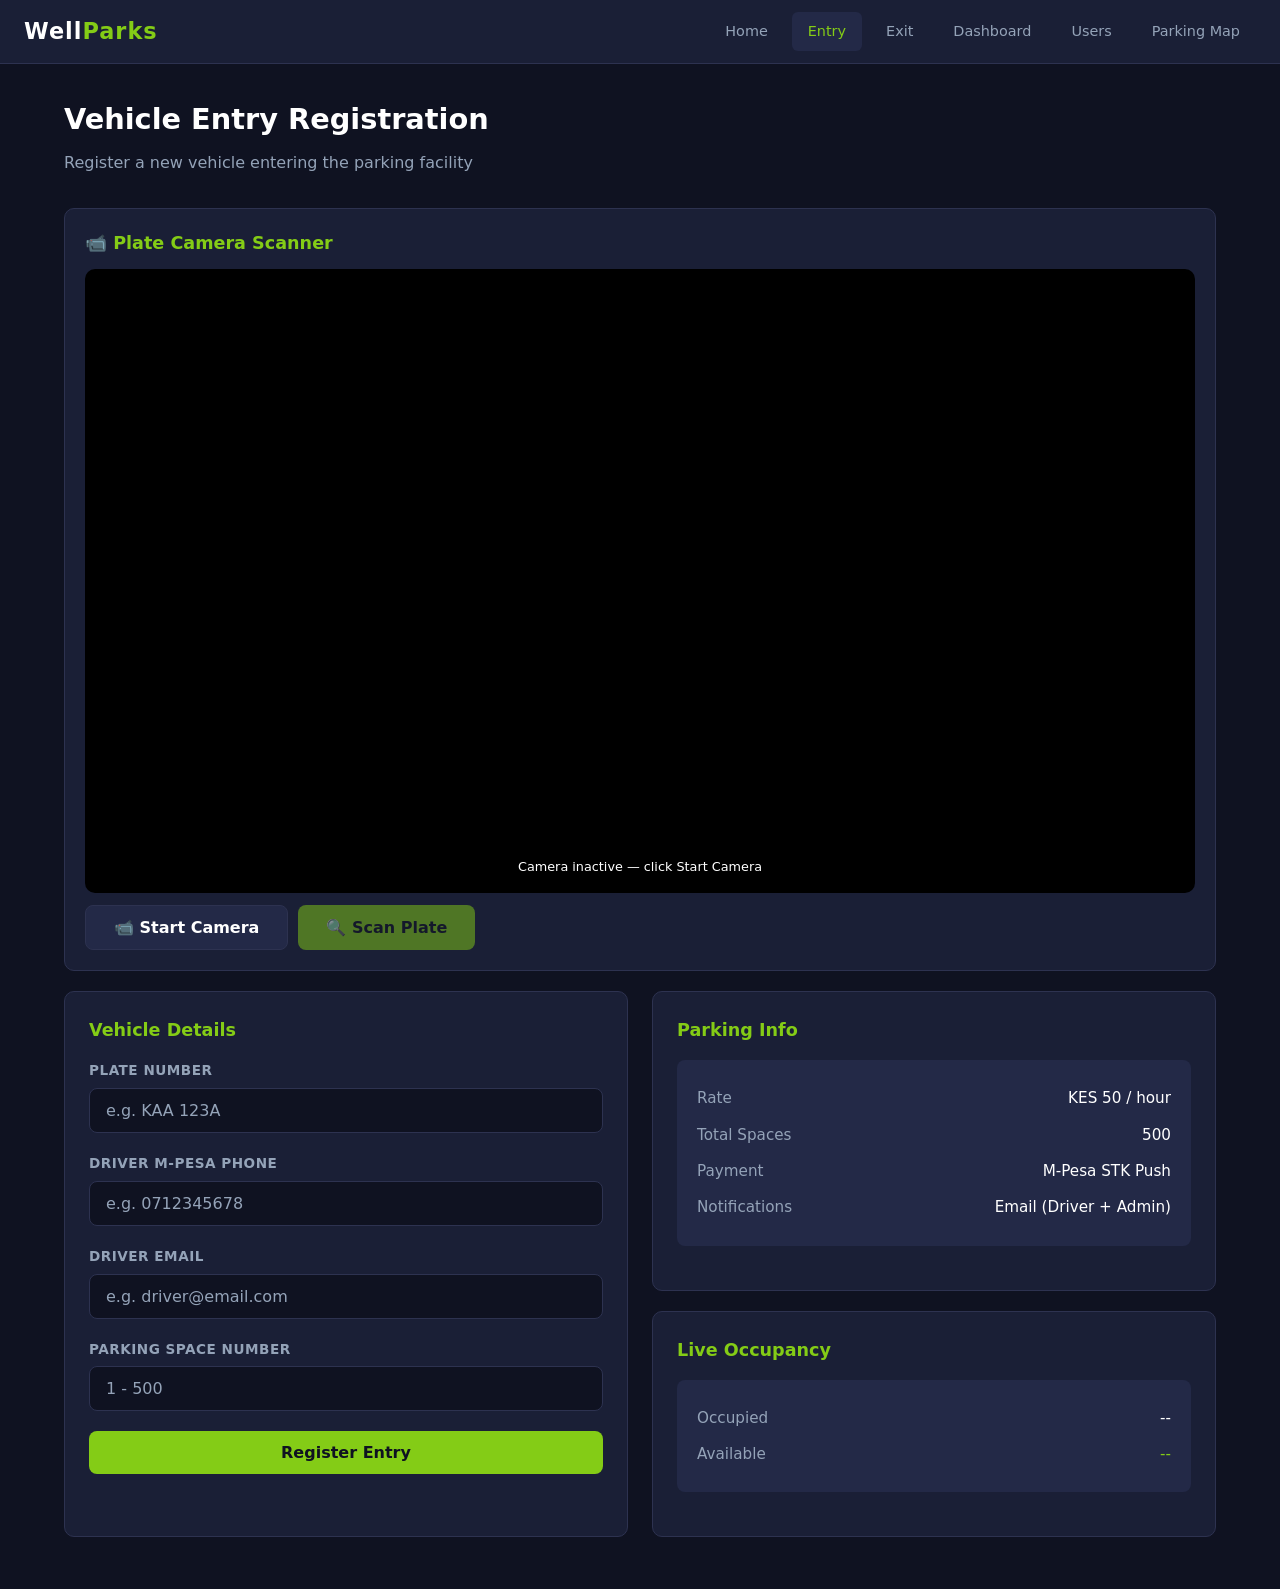
==== static/entry.html @ 9748982d "first commit" ====
<!DOCTYPE html>
<html lang="en">
<head>
    <meta charset="UTF-8">
    <meta name="viewport" content="width=device-width, initial-scale=1.0">
    <title>WellParks - Vehicle Entry</title>
    <link rel="stylesheet" href="/static/style.css">
    <style>
        .camera-panel {
            background: var(--surface);
            border: 1px solid var(--border);
            border-radius: var(--radius);
            padding: 20px;
            margin-bottom: 20px;
        }
        .camera-feed-wrap {
            position: relative;
            background: #000;
            border-radius: 10px;
            overflow: hidden;
            aspect-ratio: 16/9;
            margin-bottom: 12px;
        }
        .camera-feed-wrap video,
        .camera-feed-wrap canvas {
            width: 100%;
            height: 100%;
            object-fit: cover;
            display: block;
        }
        .camera-feed-wrap canvas {
            position: absolute;
            top: 0; left: 0;
        }
        .camera-overlay-text {
            position: absolute;
            bottom: 12px;
            left: 50%;
            transform: translateX(-50%);
            background: rgba(0,0,0,.7);
            color: #fff;
            padding: 4px 14px;
            border-radius: 20px;
            font-size: .8rem;
            white-space: nowrap;
        }
        .plate-detected-badge {
            display: none;
            background: rgba(132,204,22,.15);
            border: 1px solid var(--accent);
            border-radius: 8px;
            padding: 10px 16px;
            font-size: 1.1rem;
            font-weight: 700;
            color: var(--accent);
            text-align: center;
            letter-spacing: 4px;
            margin-bottom: 12px;
        }
        .camera-controls {
            display: flex;
            gap: 10px;
            flex-wrap: wrap;
        }
        .scan-line {
            position: absolute;
            width: 100%;
            height: 3px;
            background: rgba(132,204,22,0.8);
            box-shadow: 0 0 10px #84cc16;
            top: 0;
            left: 0;
            pointer-events: none;
        }
        .no-cam-notice {
            background: var(--surface2);
            border-radius: 8px;
            padding: 20px;
            text-align: center;
            color: var(--text-dim);
        }
        .no-cam-notice .icon { font-size: 2.5rem; margin-bottom: 8px; }
    </style>
</head>
<body>
    <div class="navbar">
        <div class="logo"><span>Well</span>Parks</div>
        <nav>
            <a href="/">Home</a>
            <a href="/entry" class="active">Entry</a>
            <a href="/exit">Exit</a>
            <a href="/admin">Dashboard</a>
            <a href="/users">Users</a>
            <a href="/map">Parking Map</a>
        </nav>
    </div>
    <div class="container">
        <h1 class="page-title">Vehicle Entry Registration</h1>
        <p class="page-subtitle">Register a new vehicle entering the parking facility</p>

        <div id="alertSuccess" class="alert alert-success"></div>
        <div id="alertError" class="alert alert-error"></div>

        <!-- Camera Scanner -->
        <div class="camera-panel">
            <div class="card-title" style="margin-bottom:12px;">&#128249; Plate Camera Scanner</div>
            <div class="camera-feed-wrap" id="cameraWrap">
                <video id="entryVideo" autoplay muted playsinline></video>
                <canvas id="entryCanvas"></canvas>
                <div class="camera-overlay-text" id="camOverlay">Camera inactive — click Start Camera</div>
            </div>
            <div class="plate-detected-badge" id="detectedBadge">&#128663;&nbsp;<span id="detectedPlateText"></span></div>
            <div class="camera-controls">
                <button class="btn btn-secondary" id="startCamBtn" onclick="startEntryCamera()">&#128249; Start Camera</button>
                <button class="btn btn-primary" id="scanBtn" onclick="scanEntryPlate()" disabled>&#128269; Scan Plate</button>
                <button class="btn btn-secondary" id="stopCamBtn" onclick="stopEntryCamera()" style="display:none;">&#9209;&#65039; Stop</button>
            </div>
        </div>

        <div class="two-col">
            <div class="card">
                <div class="card-title">Vehicle Details</div>
                <form id="entryForm">
                    <div class="form-group">
                        <label>Plate Number</label>
                        <input type="text" id="plateNumber" placeholder="e.g. KAA 123A" required autocomplete="off">
                    </div>
                    <div class="form-group">
                        <label>Driver M-Pesa Phone</label>
                        <input type="tel" id="driverPhone" placeholder="e.g. 0712345678" required>
                    </div>
                    <div class="form-group">
                        <label>Driver Email</label>
                        <input type="email" id="driverEmail" placeholder="e.g. driver@email.com" required>
                    </div>
                    <div class="form-group">
                        <label>Parking Space Number</label>
                        <input type="number" id="spaceNumber" min="1" max="500" placeholder="1 - 500" required>
                    </div>
                    <button type="submit" class="btn btn-primary btn-block" id="submitBtn">Register Entry</button>
                </form>
            </div>
            <div>
                <div class="card">
                    <div class="card-title">Parking Info</div>
                    <div class="exit-summary">
                        <div class="row"><span class="label">Rate</span><span>KES 50 / hour</span></div>
                        <div class="row"><span class="label">Total Spaces</span><span>500</span></div>
                        <div class="row"><span class="label">Payment</span><span>M-Pesa STK Push</span></div>
                        <div class="row"><span class="label">Notifications</span><span>Email (Driver + Admin)</span></div>
                    </div>
                </div>
                <div class="card" id="liveStats">
                    <div class="card-title">Live Occupancy</div>
                    <div class="exit-summary">
                        <div class="row">
                            <span class="label">Occupied</span>
                            <span id="occupiedCount">--</span>
                        </div>
                        <div class="row">
                            <span class="label">Available</span>
                            <span id="availableCount" style="color:var(--accent)">--</span>
                        </div>
                    </div>
                </div>
            </div>
        </div>
    </div>

    <script>
    var entryStream = null;
    var scanLineEl = null;
    var scanAnimId = null;
    var scanLineY = 0;

    function showAlert(id, msg) {
        var el = document.getElementById(id);
        el.textContent = msg;
        el.classList.add('show');
        setTimeout(function() { el.classList.remove('show'); }, 7000);
    }

    async function loadStats() {
        try {
            var resp = await fetch('/v1/occupancy');
            if (!resp.ok) return;
            var data = await resp.json();
            var occ = document.getElementById('occupiedCount');
            var avail = document.getElementById('availableCount');
            if (occ) occ.textContent = data.occupied;
            if (avail) avail.textContent = data.available;
        } catch(e) {}
    }

    async function startEntryCamera() {
        try {
            var stream = await navigator.mediaDevices.getUserMedia({ video: { facingMode: 'environment' }, audio: false });
            entryStream = stream;
            var vid = document.getElementById('entryVideo');
            vid.srcObject = stream;
            await vid.play();
            document.getElementById('camOverlay').textContent = 'Camera active — point at license plate';
            document.getElementById('scanBtn').disabled = false;
            document.getElementById('startCamBtn').style.display = 'none';
            document.getElementById('stopCamBtn').style.display = '';
        } catch(e) {
            document.getElementById('camOverlay').textContent = 'Camera access denied — enter plate manually';
        }
    }

    function stopEntryCamera() {
        if (entryStream) { entryStream.getTracks().forEach(function(t) { t.stop(); }); entryStream = null; }
        var vid = document.getElementById('entryVideo');
        vid.srcObject = null;
        var canvas = document.getElementById('entryCanvas');
        var ctx = canvas.getContext('2d');
        ctx.clearRect(0, 0, canvas.width, canvas.height);
        document.getElementById('camOverlay').textContent = 'Camera inactive — click Start Camera';
        document.getElementById('scanBtn').disabled = true;
        document.getElementById('startCamBtn').style.display = '';
        document.getElementById('stopCamBtn').style.display = 'none';
        if (scanAnimId) { cancelAnimationFrame(scanAnimId); scanAnimId = null; }
    }

    async function scanEntryPlate() {
        var vid = document.getElementById('entryVideo');
        var canvas = document.getElementById('entryCanvas');
        var ctx = canvas.getContext('2d');
        canvas.width = vid.videoWidth || 640;
        canvas.height = vid.videoHeight || 360;

        ctx.drawImage(vid, 0, 0, canvas.width, canvas.height);
        document.getElementById('scanBtn').disabled = true;
        document.getElementById('camOverlay').textContent = '&#128269; Scanning plate...';

        var startTime = Date.now();
        var lineY = 0;
        function animateScan() {
            ctx.drawImage(vid, 0, 0, canvas.width, canvas.height);
            ctx.fillStyle = 'rgba(132,204,22,0.08)';
            ctx.fillRect(0, 0, canvas.width, canvas.height);
            ctx.fillStyle = 'rgba(132,204,22,0.7)';
            ctx.fillRect(0, lineY, canvas.width, 3);
            ctx.shadowColor = '#84cc16';
            ctx.shadowBlur = 12;
            ctx.fillRect(0, lineY, canvas.width, 3);
            ctx.shadowBlur = 0;
            lineY = (lineY + 5) % canvas.height;
            if (Date.now() - startTime < 2500) {
                scanAnimId = requestAnimationFrame(animateScan);
            } else {
                finishScan(ctx, canvas);
            }
        }
        scanAnimId = requestAnimationFrame(animateScan);
    }

    function finishScan(ctx, canvas) {
        var plates = ['KAA 123A', 'KBB 456B', 'KCA 789C', 'KCB 321D', 'KDA 555E', 'KDB 099F', 'KDE 202G'];
        var detected = plates[Math.floor(Math.random() * plates.length)];

        var bx = canvas.width * 0.18, by = canvas.height * 0.32;
        var bw = canvas.width * 0.64, bh = canvas.height * 0.36;

        ctx.drawImage(document.getElementById('entryVideo'), 0, 0, canvas.width, canvas.height);
        ctx.strokeStyle = '#84cc16';
        ctx.lineWidth = 3;
        ctx.shadowColor = '#84cc16';
        ctx.shadowBlur = 10;
        ctx.strokeRect(bx, by, bw, bh);
        ctx.shadowBlur = 0;

        ctx.fillStyle = 'rgba(0,0,0,0.6)';
        ctx.fillRect(bx, by + bh - 32, bw, 32);
        ctx.fillStyle = '#84cc16';
        ctx.font = 'bold ' + Math.floor(bh * 0.28) + 'px monospace';
        ctx.textAlign = 'center';
        ctx.fillText(detected, bx + bw / 2, by + bh - 8);

        document.getElementById('plateNumber').value = detected;
        document.getElementById('detectedPlateText').textContent = detected;
        document.getElementById('detectedBadge').style.display = 'block';
        document.getElementById('camOverlay').textContent = '&#9989; Plate detected: ' + detected;
        document.getElementById('scanBtn').disabled = false;
    }

    async function handleEntry(e) {
        e.preventDefault();
        var btn = document.getElementById('submitBtn');
        btn.disabled = true;
        btn.textContent = 'Registering...';
        try {
            var resp = await fetch('/v1/entry', {
                method: 'POST',
                headers: { 'Content-Type': 'application/json' },
                body: JSON.stringify({
                    plate_number: document.getElementById('plateNumber').value.trim(),
                    driver_phone: document.getElementById('driverPhone').value.trim(),
                    driver_email: document.getElementById('driverEmail').value.trim(),
                    space_number: parseInt(document.getElementById('spaceNumber').value)
                })
            });
            var data = await resp.json();
            if (!resp.ok) {
                showAlert('alertError', data.detail || 'Registration failed');
            } else {
                showAlert('alertSuccess', '&#9989; Vehicle ' + data.plate + ' registered in space #' + data.space + '. Confirmation email sent to driver.');
                document.getElementById('entryForm').reset();
                document.getElementById('detectedBadge').style.display = 'none';
                loadStats();
            }
        } catch(err) {
            showAlert('alertError', 'Network error: ' + err.message);
        }
        btn.disabled = false;
        btn.textContent = 'Register Entry';
    }

    document.getElementById('entryForm').addEventListener('submit', handleEntry);
    loadStats();
    setInterval(loadStats, 10000);
    </script>
</body>
</html>
---- static/style.css ----
*,*::before,*::after{box-sizing:border-box;margin:0;padding:0}
:root{
  --bg:#0f1221;
  --surface:#1a1f36;
  --surface2:#232947;
  --border:#2d3250;
  --text:#ffffff;
  --text-dim:#94a3b8;
  --accent:#84cc16;
  --accent-dim:#65a30d;
  --danger:#ef4444;
  --warning:#f59e0b;
  --info:#3b82f6;
  --radius:10px;
  --font:'Segoe UI',system-ui,-apple-system,sans-serif;
}
body{
  font-family:var(--font);
  background:var(--bg);
  color:var(--text);
  min-height:100vh;
  line-height:1.6;
}
a{color:var(--accent);text-decoration:none}
a:hover{text-decoration:underline}

.navbar{
  background:var(--surface);
  border-bottom:1px solid var(--border);
  padding:0 24px;
  display:flex;
  align-items:center;
  justify-content:space-between;
  height:64px;
  position:sticky;
  top:0;
  z-index:100;
}
.navbar .logo{
  font-size:1.4rem;
  font-weight:700;
  color:var(--accent);
  letter-spacing:1px;
}
.navbar .logo span{color:var(--text)}
.navbar nav{display:flex;gap:8px}
.navbar nav a{
  color:var(--text-dim);
  padding:8px 16px;
  border-radius:6px;
  font-size:.9rem;
  font-weight:500;
  transition:all .2s;
}
.navbar nav a:hover,
.navbar nav a.active{
  color:var(--accent);
  background:var(--surface2);
  text-decoration:none;
}

.container{
  max-width:1200px;
  margin:0 auto;
  padding:32px 24px;
}

.page-title{
  font-size:1.8rem;
  font-weight:700;
  margin-bottom:8px;
}
.page-subtitle{
  color:var(--text-dim);
  font-size:1rem;
  margin-bottom:32px;
}

.card{
  background:var(--surface);
  border:1px solid var(--border);
  border-radius:var(--radius);
  padding:24px;
  margin-bottom:20px;
}
.card-title{
  font-size:1.1rem;
  font-weight:600;
  margin-bottom:16px;
  color:var(--accent);
}

.form-group{margin-bottom:20px}
.form-group label{
  display:block;
  font-size:.85rem;
  font-weight:600;
  color:var(--text-dim);
  margin-bottom:6px;
  text-transform:uppercase;
  letter-spacing:.5px;
}
.form-group input,
.form-group select{
  width:100%;
  padding:12px 16px;
  background:var(--bg);
  border:1px solid var(--border);
  border-radius:8px;
  color:var(--text);
  font-size:1rem;
  font-family:var(--font);
  transition:border-color .2s;
}
.form-group input:focus,
.form-group select:focus{
  outline:none;
  border-color:var(--accent);
}
.form-group input::placeholder{color:var(--text-dim)}

.btn{
  display:inline-flex;
  align-items:center;
  justify-content:center;
  gap:8px;
  padding:12px 28px;
  border:none;
  border-radius:8px;
  font-size:1rem;
  font-weight:600;
  font-family:var(--font);
  cursor:pointer;
  transition:all .2s;
}
.btn-primary{
  background:var(--accent);
  color:#0f1221;
}
.btn-primary:hover{background:var(--accent-dim)}
.btn-primary:disabled{opacity:.5;cursor:not-allowed}
.btn-secondary{
  background:var(--surface2);
  color:var(--text);
  border:1px solid var(--border);
}
.btn-secondary:hover{border-color:var(--accent)}
.btn-danger{
  background:var(--danger);
  color:#fff;
}
.btn-block{width:100%}

.stats-grid{
  display:grid;
  grid-template-columns:repeat(auto-fit,minmax(200px,1fr));
  gap:16px;
  margin-bottom:32px;
}
.stat-card{
  background:var(--surface);
  border:1px solid var(--border);
  border-radius:var(--radius);
  padding:24px;
  text-align:center;
}
.stat-card .stat-value{
  font-size:2.2rem;
  font-weight:700;
  color:var(--accent);
  line-height:1;
}
.stat-card .stat-label{
  font-size:.85rem;
  color:var(--text-dim);
  margin-top:8px;
  text-transform:uppercase;
  letter-spacing:.5px;
}
.stat-card.occupied .stat-value{color:var(--warning)}
.stat-card.revenue .stat-value{color:var(--accent)}

table{
  width:100%;
  border-collapse:collapse;
}
table th{
  text-align:left;
  padding:12px 16px;
  font-size:.8rem;
  font-weight:600;
  color:var(--text-dim);
  text-transform:uppercase;
  letter-spacing:.5px;
  border-bottom:1px solid var(--border);
}
table td{
  padding:12px 16px;
  border-bottom:1px solid var(--border);
  font-size:.9rem;
}
table tbody tr:hover{background:var(--surface2)}

.badge{
  display:inline-block;
  padding:4px 12px;
  border-radius:20px;
  font-size:.75rem;
  font-weight:600;
  text-transform:uppercase;
}
.badge-success{background:rgba(132,204,22,.15);color:var(--accent)}
.badge-warning{background:rgba(245,158,11,.15);color:var(--warning)}
.badge-danger{background:rgba(239,68,68,.15);color:var(--danger)}
.badge-info{background:rgba(59,130,246,.15);color:var(--info)}

.alert{
  padding:16px 20px;
  border-radius:8px;
  margin-bottom:20px;
  font-size:.95rem;
  display:none;
}
.alert-success{background:rgba(132,204,22,.1);border:1px solid var(--accent);color:var(--accent)}
.alert-error{background:rgba(239,68,68,.1);border:1px solid var(--danger);color:var(--danger)}
.alert-info{background:rgba(59,130,246,.1);border:1px solid var(--info);color:var(--info)}
.alert.show{display:block}

.hero{
  text-align:center;
  padding:80px 24px;
}
.hero h1{
  font-size:3rem;
  font-weight:800;
  margin-bottom:16px;
}
.hero h1 span{color:var(--accent)}
.hero p{
  font-size:1.2rem;
  color:var(--text-dim);
  max-width:600px;
  margin:0 auto 40px;
}
.hero-actions{
  display:flex;
  gap:16px;
  justify-content:center;
  flex-wrap:wrap;
}
.hero-actions .btn{
  padding:16px 36px;
  font-size:1.1rem;
}

.features{
  display:grid;
  grid-template-columns:repeat(auto-fit,minmax(250px,1fr));
  gap:24px;
  margin-top:60px;
}
.feature-card{
  background:var(--surface);
  border:1px solid var(--border);
  border-radius:var(--radius);
  padding:32px;
  text-align:center;
  transition:border-color .3s;
}
.feature-card:hover{border-color:var(--accent)}
.feature-card .icon{
  font-size:2.5rem;
  margin-bottom:16px;
}
.feature-card h3{
  font-size:1.1rem;
  margin-bottom:8px;
}
.feature-card p{
  color:var(--text-dim);
  font-size:.9rem;
}

.parking-map-grid{
  display:grid;
  grid-template-columns:repeat(25,1fr);
  gap:3px;
  margin-top:20px;
}
.space-cell{
  aspect-ratio:1;
  border-radius:4px;
  cursor:pointer;
  display:flex;
  align-items:center;
  justify-content:center;
  font-size:.55rem;
  font-weight:600;
  transition:all .2s;
  border:1px solid transparent;
}
.space-cell.available{background:var(--surface2);color:var(--text-dim)}
.space-cell.available:hover{border-color:var(--accent);background:var(--surface)}
.space-cell.occupied{background:rgba(245,158,11,.2);color:var(--warning)}
.space-cell.occupied:hover{border-color:var(--warning)}

.space-modal-overlay{
  position:fixed;
  top:0;left:0;right:0;bottom:0;
  background:rgba(0,0,0,.7);
  display:none;
  align-items:center;
  justify-content:center;
  z-index:200;
}
.space-modal-overlay.show{display:flex}
.space-modal{
  background:var(--surface);
  border:1px solid var(--border);
  border-radius:var(--radius);
  padding:32px;
  min-width:360px;
  max-width:90vw;
  position:relative;
}
.space-modal .close-btn{
  position:absolute;
  top:12px;right:16px;
  background:none;border:none;
  color:var(--text-dim);
  font-size:1.5rem;
  cursor:pointer;
}
.space-modal .close-btn:hover{color:var(--text)}
.space-modal h3{
  color:var(--accent);
  margin-bottom:16px;
  font-size:1.2rem;
}
.space-modal .info-row{
  display:flex;
  justify-content:space-between;
  padding:8px 0;
  border-bottom:1px solid var(--border);
  font-size:.95rem;
}
.space-modal .info-row .label{color:var(--text-dim)}

.payment-screen{
  text-align:center;
  padding:40px 20px;
}
.payment-screen .phone-icon{
  font-size:4rem;
  margin-bottom:20px;
  animation:pulse 1.5s infinite;
}
@keyframes pulse{
  0%,100%{opacity:1;transform:scale(1)}
  50%{opacity:.6;transform:scale(1.05)}
}
.payment-screen h2{
  font-size:1.5rem;
  margin-bottom:12px;
}
.payment-screen p{
  color:var(--text-dim);
}

.gate-open-screen{
  text-align:center;
  padding:40px 20px;
}
.gate-open-screen .gate-icon{
  font-size:5rem;
  color:var(--accent);
  margin-bottom:20px;
  animation:gateAnim 1s ease-in-out;
}
@keyframes gateAnim{
  0%{transform:scale(0);opacity:0}
  50%{transform:scale(1.2)}
  100%{transform:scale(1);opacity:1}
}
.gate-open-screen h2{
  color:var(--accent);
  font-size:1.8rem;
  margin-bottom:12px;
}
.gate-open-screen .details{
  color:var(--text-dim);
  font-size:1rem;
}

.legend{
  display:flex;
  gap:24px;
  margin-bottom:16px;
  flex-wrap:wrap;
}
.legend-item{
  display:flex;
  align-items:center;
  gap:8px;
  font-size:.85rem;
  color:var(--text-dim);
}
.legend-color{
  width:16px;height:16px;
  border-radius:4px;
}
.legend-color.available-color{background:var(--surface2)}
.legend-color.occupied-color{background:rgba(245,158,11,.3)}

.map-filter{
  display:flex;
  gap:12px;
  margin-bottom:16px;
  align-items:center;
  flex-wrap:wrap;
}
.map-filter select{
  padding:8px 12px;
  background:var(--bg);
  border:1px solid var(--border);
  border-radius:6px;
  color:var(--text);
  font-size:.9rem;
}
.map-filter .search-input{
  padding:8px 12px;
  background:var(--bg);
  border:1px solid var(--border);
  border-radius:6px;
  color:var(--text);
  font-size:.9rem;
  width:200px;
}
.map-filter .search-input:focus{outline:none;border-color:var(--accent)}

.two-col{display:grid;grid-template-columns:1fr 1fr;gap:24px}
@media(max-width:768px){
  .two-col{grid-template-columns:1fr}
  .hero h1{font-size:2rem}
  .parking-map-grid{grid-template-columns:repeat(20,1fr)}
  .navbar{flex-direction:column;height:auto;padding:12px}
  .navbar nav{flex-wrap:wrap;justify-content:center}
}

.loader{
  display:inline-block;
  width:20px;height:20px;
  border:2px solid var(--border);
  border-top-color:var(--accent);
  border-radius:50%;
  animation:spin .6s linear infinite;
}
@keyframes spin{to{transform:rotate(360deg)}}

.exit-summary{
  background:var(--surface2);
  border-radius:8px;
  padding:20px;
  margin-bottom:20px;
}
.exit-summary .row{
  display:flex;
  justify-content:space-between;
  padding:6px 0;
  font-size:.95rem;
}
.exit-summary .row .label{color:var(--text-dim)}
.exit-summary .total{
  border-top:2px solid var(--accent);
  margin-top:8px;
  padding-top:12px;
  font-size:1.2rem;
  font-weight:700;
}
.exit-summary .total .value{color:var(--accent)}

.hidden{display:none!important}
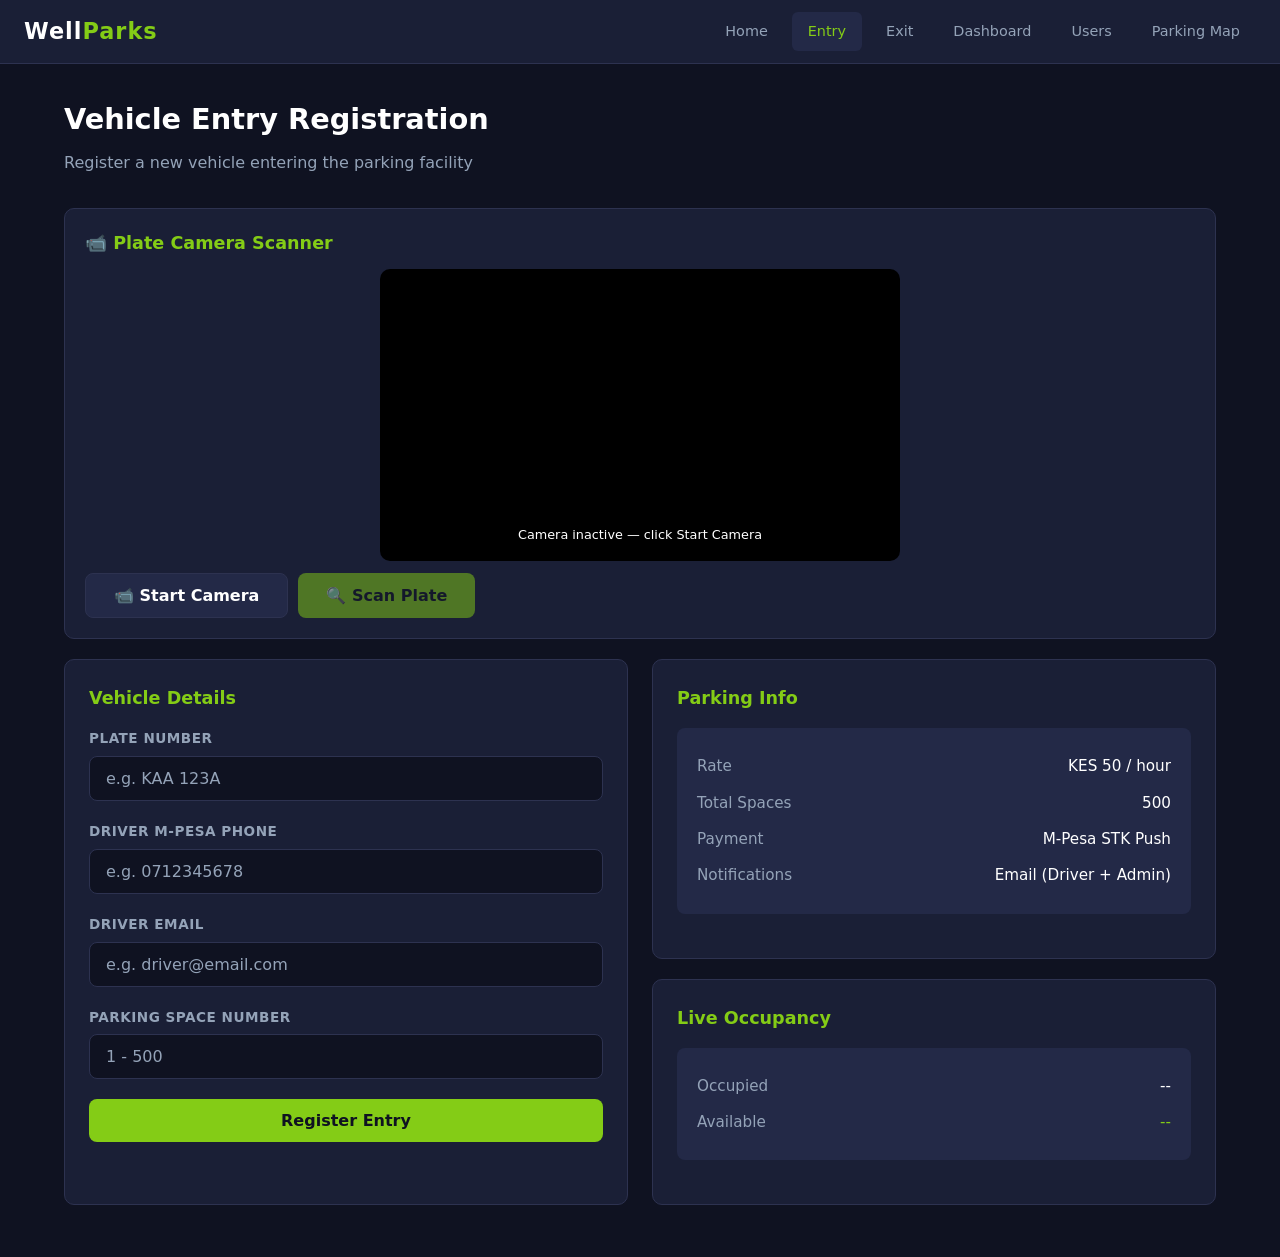
==== commit 4bcfcd5e: "second" ====
--- a/static/entry.html
+++ b/static/entry.html
@@ -19,7 +19,8 @@
             border-radius: 10px;
             overflow: hidden;
             aspect-ratio: 16/9;
-            margin-bottom: 12px;
+            max-width: 520px;
+            margin: 0 auto 12px;
         }
         .camera-feed-wrap video,
         .camera-feed-wrap canvas {
